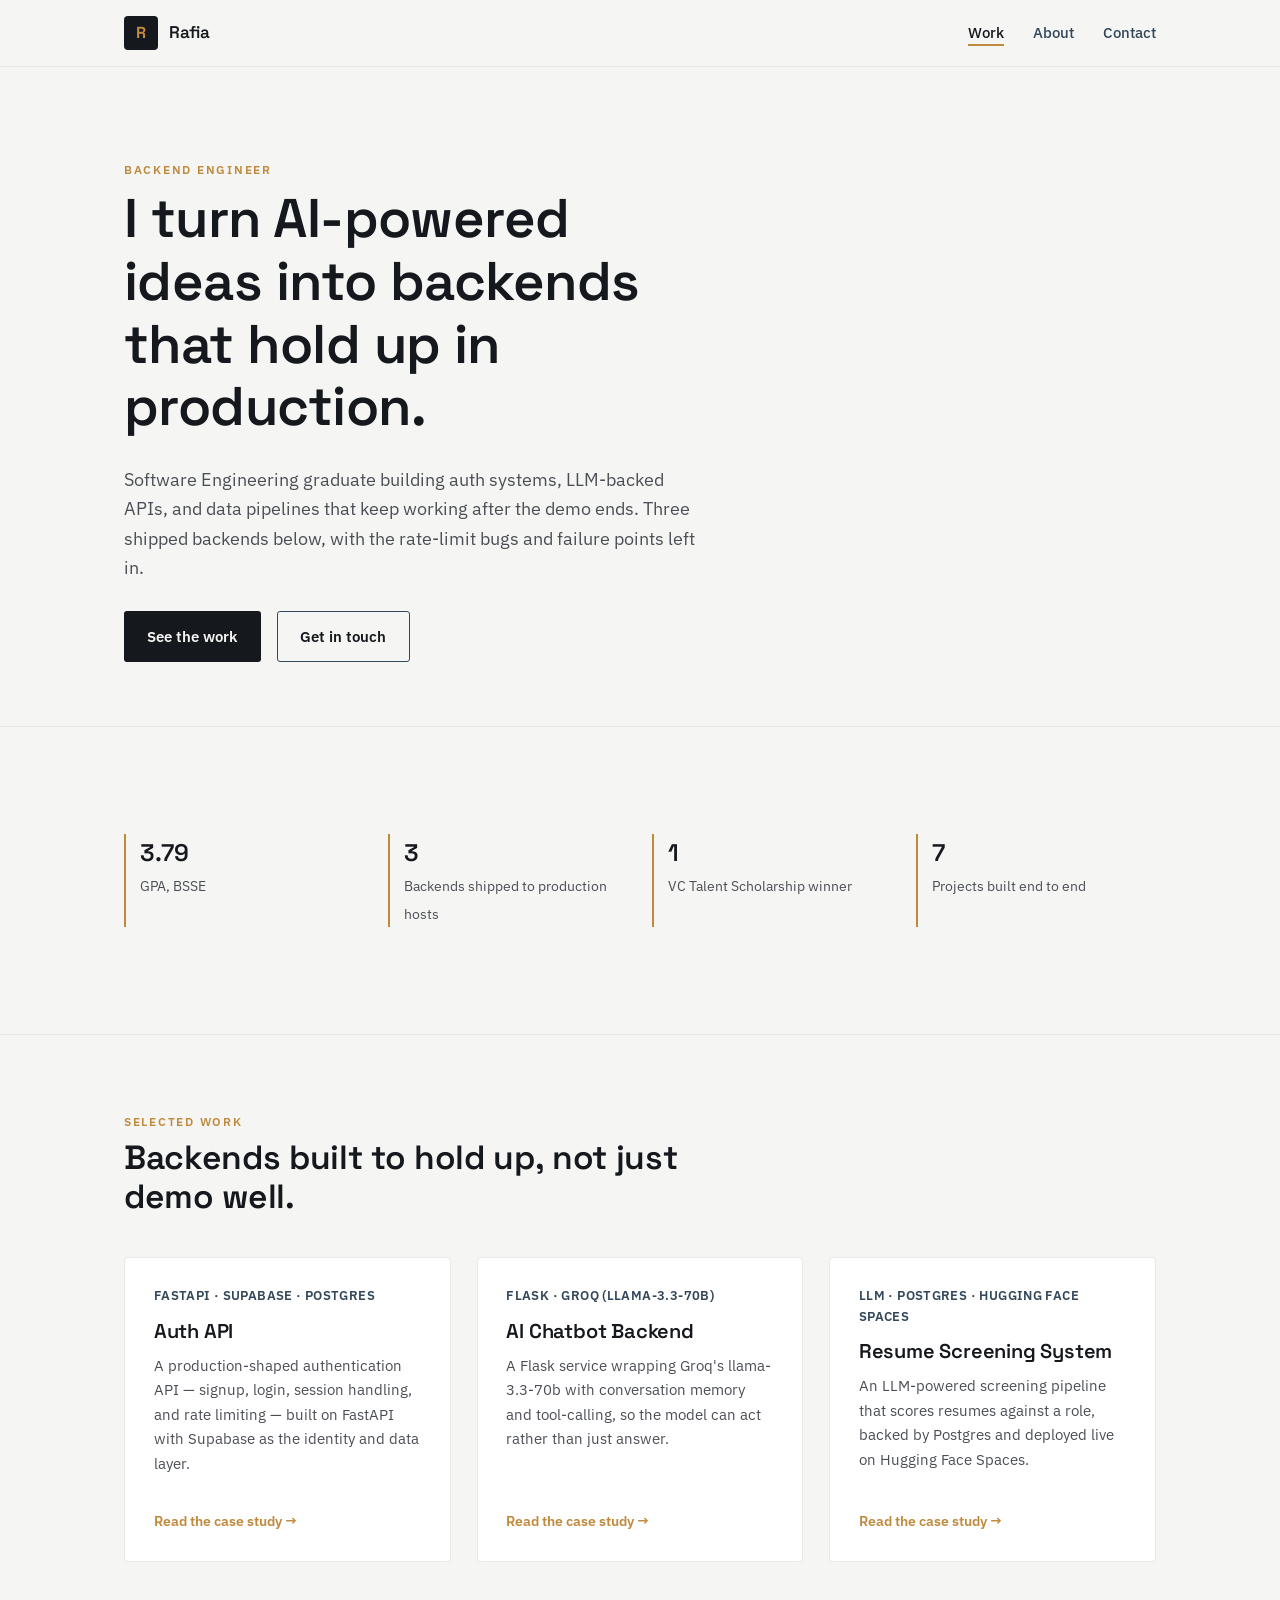
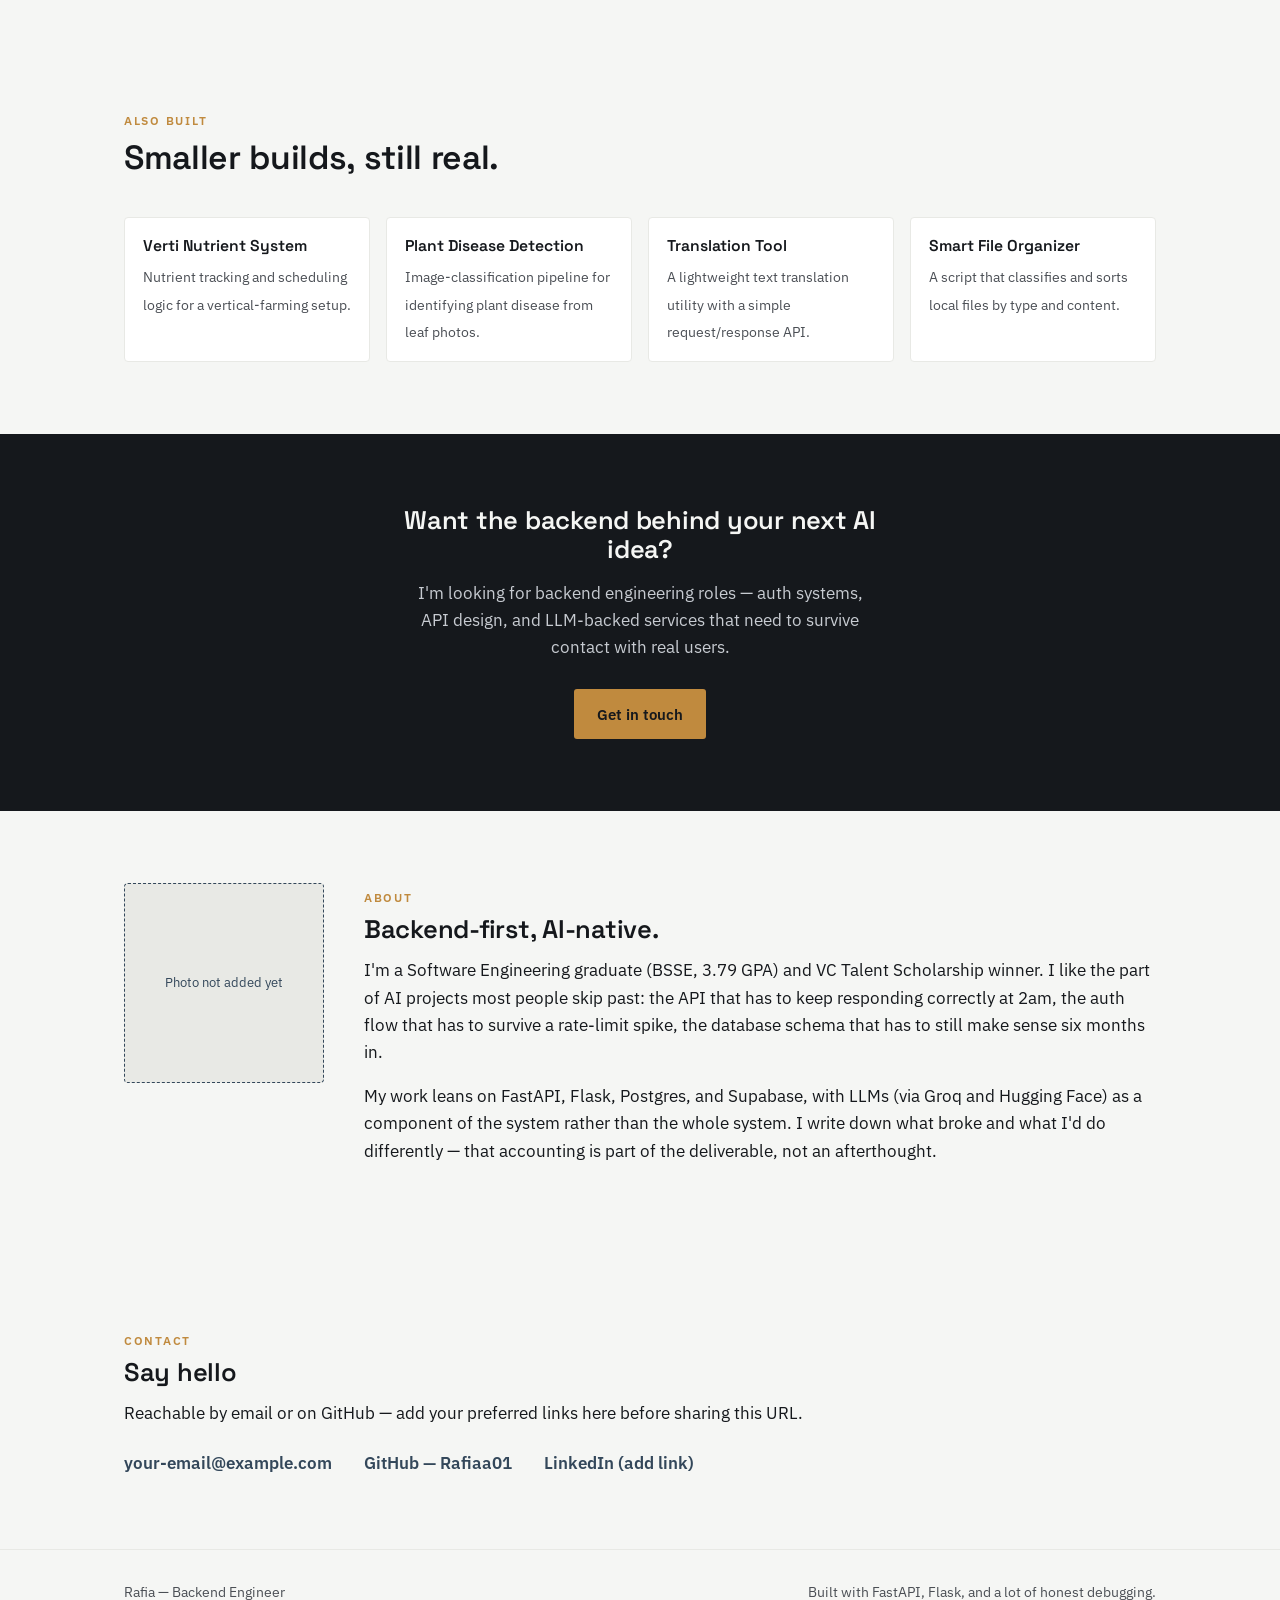
==== index.html @ 4bba633e "Add files via upload" ====
<!DOCTYPE html>
<html lang="en">
<head>
<meta charset="UTF-8">
<meta name="viewport" content="width=device-width, initial-scale=1.0">
<title>Rafia — Backend Engineer</title>
<meta name="description" content="Rafia turns AI-powered ideas into backends that hold up in production. FastAPI, Flask, Postgres, and applied LLM tooling.">
<link rel="preconnect" href="https://fonts.googleapis.com">
<link href="https://fonts.googleapis.com/css2?family=Space+Grotesk:wght@500;600;700&family=IBM+Plex+Sans:wght@400;500;600&display=swap" rel="stylesheet">
<link rel="stylesheet" href="style.css">
</head>
<body>

<header class="site-header">
  <div class="wrap">
    <a class="brand" href="index.html">
      <span class="monogram">R</span>
      Rafia
    </a>
    <nav class="primary-nav">
      <ul>
        <li><a href="index.html#work" class="current">Work</a></li>
        <li><a href="index.html#about">About</a></li>
        <li><a href="index.html#contact">Contact</a></li>
      </ul>
    </nav>
  </div>
</header>

<section class="hero">
  <div class="wrap">
    <span class="eyebrow">Backend Engineer</span>
    <h1>I turn AI-powered ideas into backends that hold up in production.</h1>
    <p class="lede">Software Engineering graduate building auth systems, LLM-backed APIs, and data pipelines that keep working after the demo ends. Three shipped backends below, with the rate-limit bugs and failure points left in.</p>
    <div class="hero-actions">
      <a class="btn btn-primary" href="index.html#work">See the work</a>
      <a class="btn btn-secondary" href="index.html#contact">Get in touch</a>
    </div>
  </div>
</section>

<section class="proof-strip">
  <div class="wrap">
    <div class="proof-item">
      <span class="num">3.79</span>
      <span class="label">GPA, BSSE</span>
    </div>
    <div class="proof-item">
      <span class="num">3</span>
      <span class="label">Backends shipped to production hosts</span>
    </div>
    <div class="proof-item">
      <span class="num">1</span>
      <span class="label">VC Talent Scholarship winner</span>
    </div>
    <div class="proof-item">
      <span class="num">7</span>
      <span class="label">Projects built end to end</span>
    </div>
  </div>
</section>

<section id="work">
  <div class="wrap">
    <div class="section-head">
      <span class="eyebrow">Selected work</span>
      <h2>Backends built to hold up, not just demo well.</h2>
    </div>

    <div class="case-grid">
      <a class="case-card" href="case-auth-api.html">
        <span class="stack">FASTAPI · SUPABASE · POSTGRES</span>
        <h3>Auth API</h3>
        <p>A production-shaped authentication API — signup, login, session handling, and rate limiting — built on FastAPI with Supabase as the identity and data layer.</p>
        <span class="open-link">Read the case study →</span>
      </a>

      <a class="case-card" href="case-chatbot.html">
        <span class="stack">FLASK · GROQ (LLAMA-3.3-70B)</span>
        <h3>AI Chatbot Backend</h3>
        <p>A Flask service wrapping Groq's llama-3.3-70b with conversation memory and tool-calling, so the model can act rather than just answer.</p>
        <span class="open-link">Read the case study →</span>
      </a>

      <a class="case-card" href="case-resume-screening.html">
        <span class="stack">LLM · POSTGRES · HUGGING FACE SPACES</span>
        <h3>Resume Screening System</h3>
        <p>An LLM-powered screening pipeline that scores resumes against a role, backed by Postgres and deployed live on Hugging Face Spaces.</p>
        <span class="open-link">Read the case study →</span>
      </a>
    </div>
  </div>
</section>

<section class="also-built">
  <div class="wrap">
    <div class="section-head">
      <span class="eyebrow">Also built</span>
      <h2>Smaller builds, still real.</h2>
    </div>
    <ul>
      <li>
        <span class="name">Verti Nutrient System</span>
        <span class="desc">Nutrient tracking and scheduling logic for a vertical-farming setup.</span>
      </li>
      <li>
        <span class="name">Plant Disease Detection</span>
        <span class="desc">Image-classification pipeline for identifying plant disease from leaf photos.</span>
      </li>
      <li>
        <span class="name">Translation Tool</span>
        <span class="desc">A lightweight text translation utility with a simple request/response API.</span>
      </li>
      <li>
        <span class="name">Smart File Organizer</span>
        <span class="desc">A script that classifies and sorts local files by type and content.</span>
      </li>
    </ul>
  </div>
</section>

<section class="cta-band">
  <div class="wrap">
    <h2>Want the backend behind your next AI idea?</h2>
    <p>I'm looking for backend engineering roles — auth systems, API design, and LLM-backed services that need to survive contact with real users.</p>
    <a class="btn btn-primary" href="index.html#contact">Get in touch</a>
  </div>
</section>

<section id="about">
  <div class="wrap about-grid">
    <div class="about-photo">
      Photo not added yet
    </div>
    <div>
      <span class="eyebrow">About</span>
      <h2>Backend-first, AI-native.</h2>
      <p>I'm a Software Engineering graduate (BSSE, 3.79 GPA) and VC Talent Scholarship winner. I like the part of AI projects most people skip past: the API that has to keep responding correctly at 2am, the auth flow that has to survive a rate-limit spike, the database schema that has to still make sense six months in.</p>
      <p>My work leans on FastAPI, Flask, Postgres, and Supabase, with LLMs (via Groq and Hugging Face) as a component of the system rather than the whole system. I write down what broke and what I'd do differently — that accounting is part of the deliverable, not an afterthought.</p>
    </div>
  </div>
</section>

<section id="contact">
  <div class="wrap">
    <span class="eyebrow">Contact</span>
    <h2>Say hello</h2>
    <p class="lede" style="margin-bottom:1.4rem;">Reachable by email or on GitHub — add your preferred links here before sharing this URL.</p>
    <ul class="contact-list">
      <li><a href="mailto:your-email@example.com">your-email@example.com</a></li>
      <li><a href="https://github.com/Rafiaa01" target="_blank" rel="noopener">GitHub — Rafiaa01</a></li>
      <li><a href="#" target="_blank" rel="noopener">LinkedIn (add link)</a></li>
    </ul>
  </div>
</section>

<footer class="site-footer">
  <div class="wrap">
    <span>Rafia — Backend Engineer</span>
    <span>Built with FastAPI, Flask, and a lot of honest debugging.</span>
  </div>
</footer>

</body>
</html>
---- style.css ----
/* =========================================================
   Rafia — Portfolio stylesheet
   Brand kit: Space Grotesk (headings), IBM Plex Sans (body)
   Colors: Ink #15181C / Paper #F5F6F4 / Slate #33475A / Brass #C08A3E
   Mood: "unshowy precision" — quiet, technical, no decoration
   for decoration's sake.
   ========================================================= */

:root {
  --ink: #15181C;
  --paper: #F5F6F4;
  --slate: #33475A;
  --brass: #C08A3E;
  --paper-dim: #E8E9E5; /* derived: slightly darker paper for cards/dividers */
  --ink-soft: #4B4F55;  /* derived: ink at reduced contrast, for secondary text */

  --font-head: "Space Grotesk", sans-serif;
  --font-body: "IBM Plex Sans", sans-serif;

  --maxw: 1080px;
  --gap: clamp(1.5rem, 3vw, 3rem);
}

* { box-sizing: border-box; }

html {
  scroll-behavior: smooth;
}

body {
  margin: 0;
  background: var(--paper);
  color: var(--ink);
  font-family: var(--font-body);
  font-size: 17px;
  line-height: 1.6;
  -webkit-font-smoothing: antialiased;
}

img { max-width: 100%; display: block; }

a { color: inherit; }

.wrap {
  max-width: var(--maxw);
  margin: 0 auto;
  padding: 0 1.5rem;
}

h1, h2, h3, h4 {
  font-family: var(--font-head);
  font-weight: 600;
  line-height: 1.15;
  margin: 0 0 0.5em;
  letter-spacing: -0.01em;
}

p { margin: 0 0 1em; }

.eyebrow {
  font-family: var(--font-body);
  font-size: 0.78rem;
  font-weight: 600;
  letter-spacing: 0.14em;
  text-transform: uppercase;
  color: var(--brass);
  margin-bottom: 0.6em;
  display: inline-block;
}

/* ---------- Header / nav ---------- */

.site-header {
  position: sticky;
  top: 0;
  z-index: 20;
  background: rgba(245, 246, 244, 0.92);
  backdrop-filter: blur(6px);
  border-bottom: 1px solid var(--paper-dim);
}

.site-header .wrap {
  display: flex;
  align-items: center;
  justify-content: space-between;
  padding-top: 1rem;
  padding-bottom: 1rem;
}

.monogram {
  width: 34px;
  height: 34px;
  border-radius: 4px;
  background: var(--ink);
  color: var(--brass);
  display: flex;
  align-items: center;
  justify-content: center;
  font-family: var(--font-head);
  font-weight: 700;
  font-size: 1rem;
  flex-shrink: 0;
}

.brand {
  display: flex;
  align-items: center;
  gap: 0.7rem;
  text-decoration: none;
  font-family: var(--font-head);
  font-weight: 600;
  color: var(--ink);
}

nav.primary-nav ul {
  list-style: none;
  display: flex;
  gap: 1.8rem;
  margin: 0;
  padding: 0;
}

nav.primary-nav a {
  text-decoration: none;
  font-size: 0.95rem;
  font-weight: 500;
  color: var(--slate);
  border-bottom: 2px solid transparent;
  padding-bottom: 2px;
  transition: border-color 0.15s ease, color 0.15s ease;
}

nav.primary-nav a:hover,
nav.primary-nav a:focus-visible {
  color: var(--ink);
  border-color: var(--brass);
}

nav.primary-nav a.current {
  color: var(--ink);
  border-color: var(--brass);
}

/* ---------- Hero ---------- */

.hero {
  padding: 5.5rem 0 4rem;
  border-bottom: 1px solid var(--paper-dim);
}

.hero h1 {
  font-size: clamp(2.1rem, 4.6vw, 3.4rem);
  max-width: 15ch;
}

.hero .lede {
  font-size: 1.15rem;
  color: var(--ink-soft);
  max-width: 52ch;
  margin-bottom: 1.8rem;
}

.hero-actions {
  display: flex;
  gap: 1rem;
  flex-wrap: wrap;
}

.btn {
  display: inline-block;
  font-family: var(--font-body);
  font-weight: 600;
  font-size: 0.95rem;
  padding: 0.75rem 1.4rem;
  border-radius: 3px;
  text-decoration: none;
  border: 1px solid transparent;
  transition: transform 0.12s ease, background 0.15s ease, border-color 0.15s ease;
}

.btn:hover { transform: translateY(-1px); }

.btn-primary {
  background: var(--ink);
  color: var(--paper);
}
.btn-primary:hover { background: var(--brass); }

.btn-secondary {
  background: transparent;
  color: var(--ink);
  border-color: var(--slate);
}
.btn-secondary:hover { border-color: var(--brass); color: var(--brass); }

/* ---------- Proof strip ---------- */

.proof-strip {
  border-bottom: 1px solid var(--paper-dim);
  background: var(--paper);
}

.proof-strip .wrap {
  display: grid;
  grid-template-columns: repeat(auto-fit, minmax(180px, 1fr));
  gap: 1.5rem;
  padding-top: 2.2rem;
  padding-bottom: 2.2rem;
}

.proof-item {
  border-left: 2px solid var(--brass);
  padding-left: 0.9rem;
}

.proof-item .num {
  font-family: var(--font-head);
  font-size: 1.5rem;
  font-weight: 600;
  display: block;
}

.proof-item .label {
  font-size: 0.85rem;
  color: var(--ink-soft);
}

/* ---------- Section scaffolding ---------- */

section { padding: 4.5rem 0; }

.section-head {
  max-width: 60ch;
  margin-bottom: 2.5rem;
}

.section-head h2 {
  font-size: clamp(1.6rem, 3vw, 2.1rem);
}

/* ---------- Work cases ---------- */

.case-grid {
  display: grid;
  gap: 1.6rem;
  grid-template-columns: repeat(auto-fit, minmax(300px, 1fr));
}

.case-card {
  background: #fff;
  border: 1px solid var(--paper-dim);
  border-radius: 4px;
  padding: 1.8rem;
  text-decoration: none;
  color: var(--ink);
  display: flex;
  flex-direction: column;
  transition: border-color 0.15s ease, transform 0.15s ease;
}

.case-card:hover,
.case-card:focus-visible {
  border-color: var(--brass);
  transform: translateY(-2px);
}

.case-card .stack {
  font-size: 0.8rem;
  color: var(--slate);
  font-weight: 600;
  letter-spacing: 0.03em;
  margin-bottom: 0.8rem;
}

.case-card h3 {
  font-size: 1.25rem;
  margin-bottom: 0.5em;
}

.case-card p {
  color: var(--ink-soft);
  font-size: 0.96rem;
  flex-grow: 1;
}

.case-card .open-link {
  margin-top: 1.2rem;
  font-size: 0.88rem;
  font-weight: 600;
  color: var(--brass);
}

/* ---------- Also built strip ---------- */

.also-built ul {
  list-style: none;
  margin: 0;
  padding: 0;
  display: grid;
  grid-template-columns: repeat(auto-fit, minmax(220px, 1fr));
  gap: 1rem;
}

.also-built li {
  border: 1px solid var(--paper-dim);
  border-radius: 4px;
  padding: 1rem 1.1rem;
  background: #fff;
}

.also-built .name {
  font-family: var(--font-head);
  font-weight: 600;
  font-size: 0.98rem;
  display: block;
  margin-bottom: 0.25em;
}

.also-built .desc {
  font-size: 0.85rem;
  color: var(--ink-soft);
}

/* ---------- CTA band ---------- */

.cta-band {
  background: var(--ink);
  color: var(--paper);
  text-align: center;
}

.cta-band h2 {
  color: var(--paper);
  max-width: 30ch;
  margin: 0 auto 0.6em;
}

.cta-band p {
  color: #C7CBD1;
  max-width: 46ch;
  margin: 0 auto 1.6em;
}

.cta-band .btn-primary {
  background: var(--brass);
  color: var(--ink);
}
.cta-band .btn-primary:hover { background: #d4a05c; }

/* ---------- About ---------- */

.about-grid {
  display: grid;
  grid-template-columns: 200px 1fr;
  gap: 2.5rem;
  align-items: start;
}

.about-photo {
  width: 200px;
  height: 200px;
  border-radius: 4px;
  background: var(--paper-dim);
  display: flex;
  align-items: center;
  justify-content: center;
  color: var(--slate);
  font-size: 0.8rem;
  text-align: center;
  padding: 1rem;
  border: 1px dashed var(--slate);
}

.about-photo img {
  width: 100%;
  height: 100%;
  object-fit: cover;
  border-radius: 4px;
}

@media (max-width: 640px) {
  .about-grid { grid-template-columns: 1fr; }
  .about-photo { width: 140px; height: 140px; }
}

/* ---------- Contact ---------- */

.contact-list {
  list-style: none;
  padding: 0;
  margin: 0;
  display: flex;
  flex-wrap: wrap;
  gap: 1.2rem 2rem;
}

.contact-list a {
  text-decoration: none;
  font-weight: 600;
  color: var(--slate);
  border-bottom: 1px solid transparent;
}
.contact-list a:hover { color: var(--brass); border-color: var(--brass); }

/* ---------- Footer ---------- */

footer.site-footer {
  border-top: 1px solid var(--paper-dim);
  padding: 2rem 0;
}

footer.site-footer .wrap {
  display: flex;
  justify-content: space-between;
  flex-wrap: wrap;
  gap: 1rem;
  font-size: 0.85rem;
  color: var(--ink-soft);
}

/* ---------- Case study page ---------- */

.case-hero {
  padding: 3.5rem 0 3rem;
  border-bottom: 1px solid var(--paper-dim);
}

.case-hero .stack {
  font-size: 0.85rem;
  color: var(--slate);
  font-weight: 600;
  letter-spacing: 0.03em;
  margin-bottom: 0.6rem;
}

.case-hero h1 {
  font-size: clamp(1.9rem, 4vw, 2.8rem);
  max-width: 18ch;
}

.case-hero .lede {
  color: var(--ink-soft);
  max-width: 60ch;
  font-size: 1.05rem;
}

.case-links {
  display: flex;
  gap: 0.9rem;
  flex-wrap: wrap;
  margin-top: 1.4rem;
}

.case-body {
  max-width: 68ch;
}

.case-body h2 {
  font-size: 1.3rem;
  margin-top: 2.2em;
}

.case-body ul, .case-body ol {
  padding-left: 1.2em;
}

.case-body li { margin-bottom: 0.4em; }

.honest-box {
  background: #fff;
  border-left: 3px solid var(--brass);
  padding: 1.2rem 1.4rem;
  margin: 1.6em 0;
  border-radius: 0 4px 4px 0;
}

.honest-box .eyebrow { margin-bottom: 0.4em; }

.back-link {
  display: inline-block;
  margin-top: 2.5rem;
  font-size: 0.9rem;
  font-weight: 600;
  color: var(--slate);
  text-decoration: none;
}
.back-link:hover { color: var(--brass); }

/* ---------- Focus visibility ---------- */

a:focus-visible, button:focus-visible {
  outline: 2px solid var(--brass);
  outline-offset: 2px;
}

/* ---------- Reduced motion ---------- */

@media (prefers-reduced-motion: reduce) {
  html { scroll-behavior: auto; }
  .btn, .case-card { transition: none; }
}
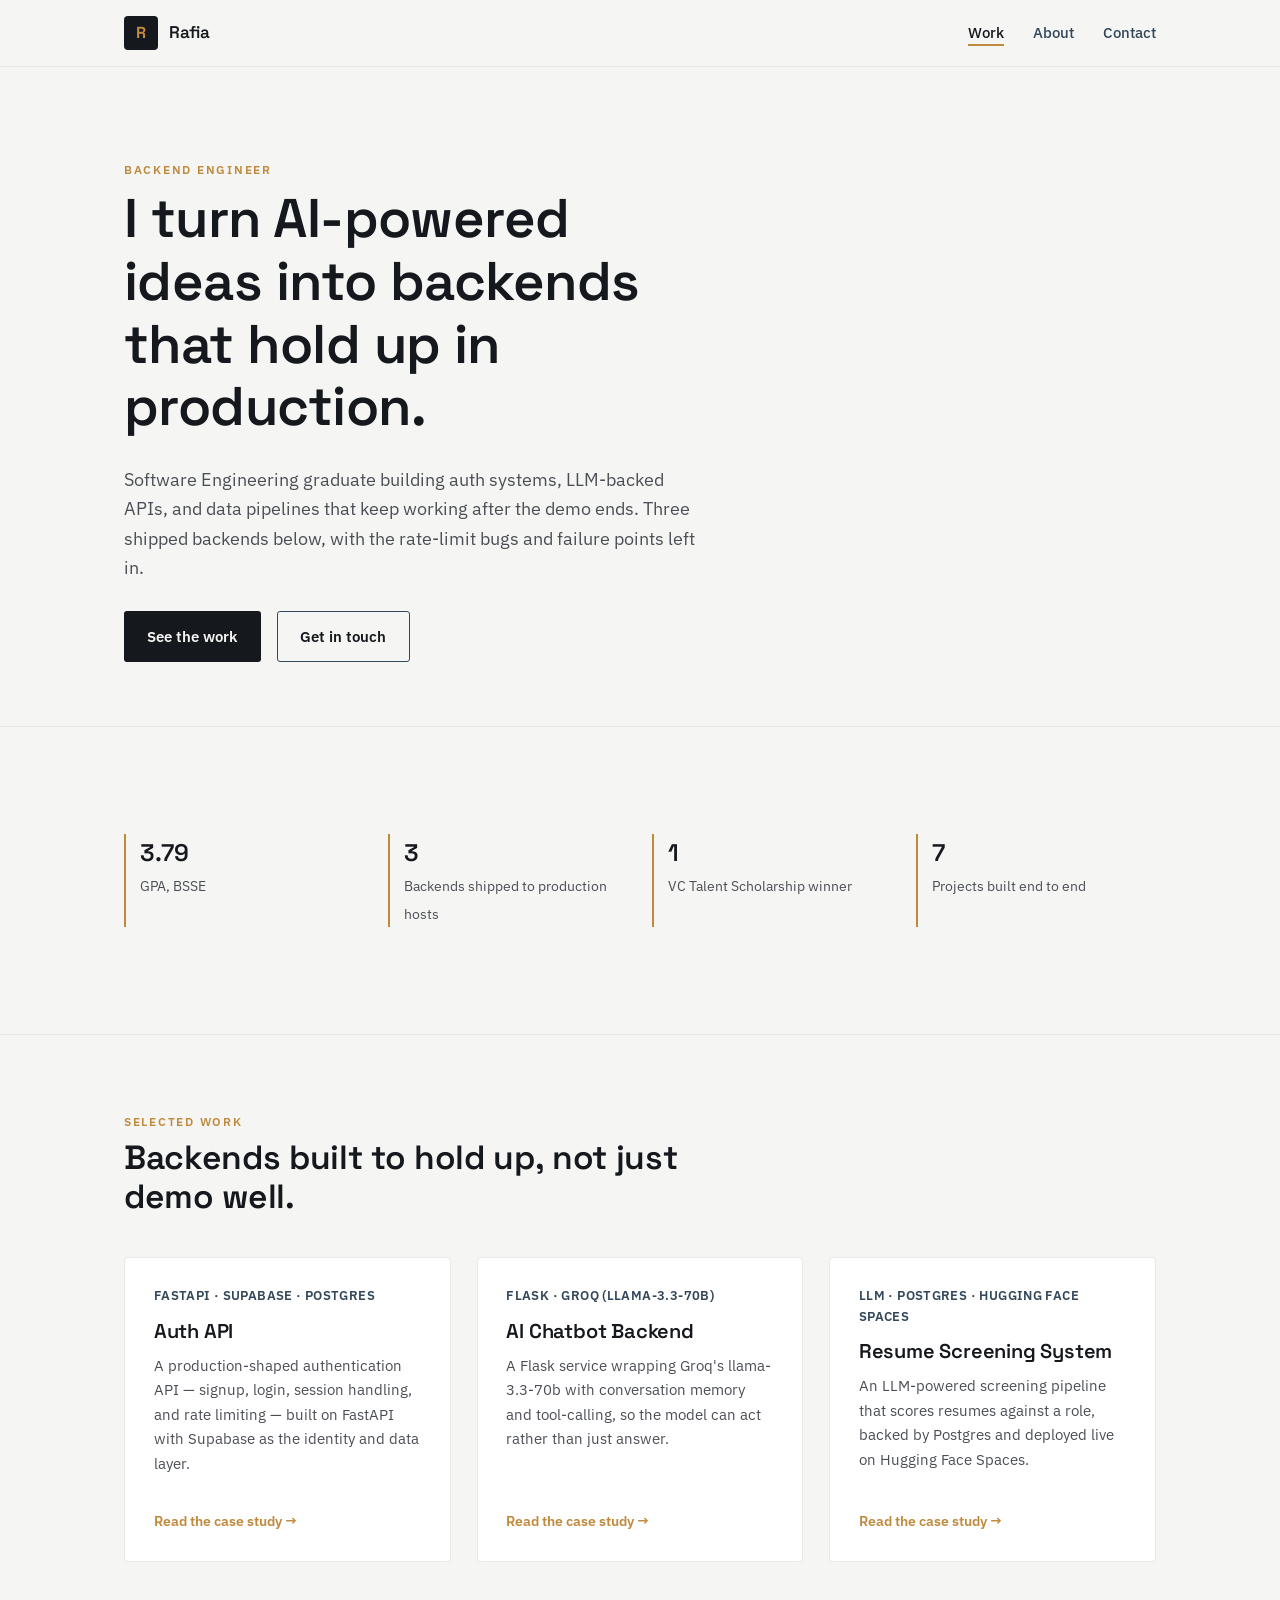
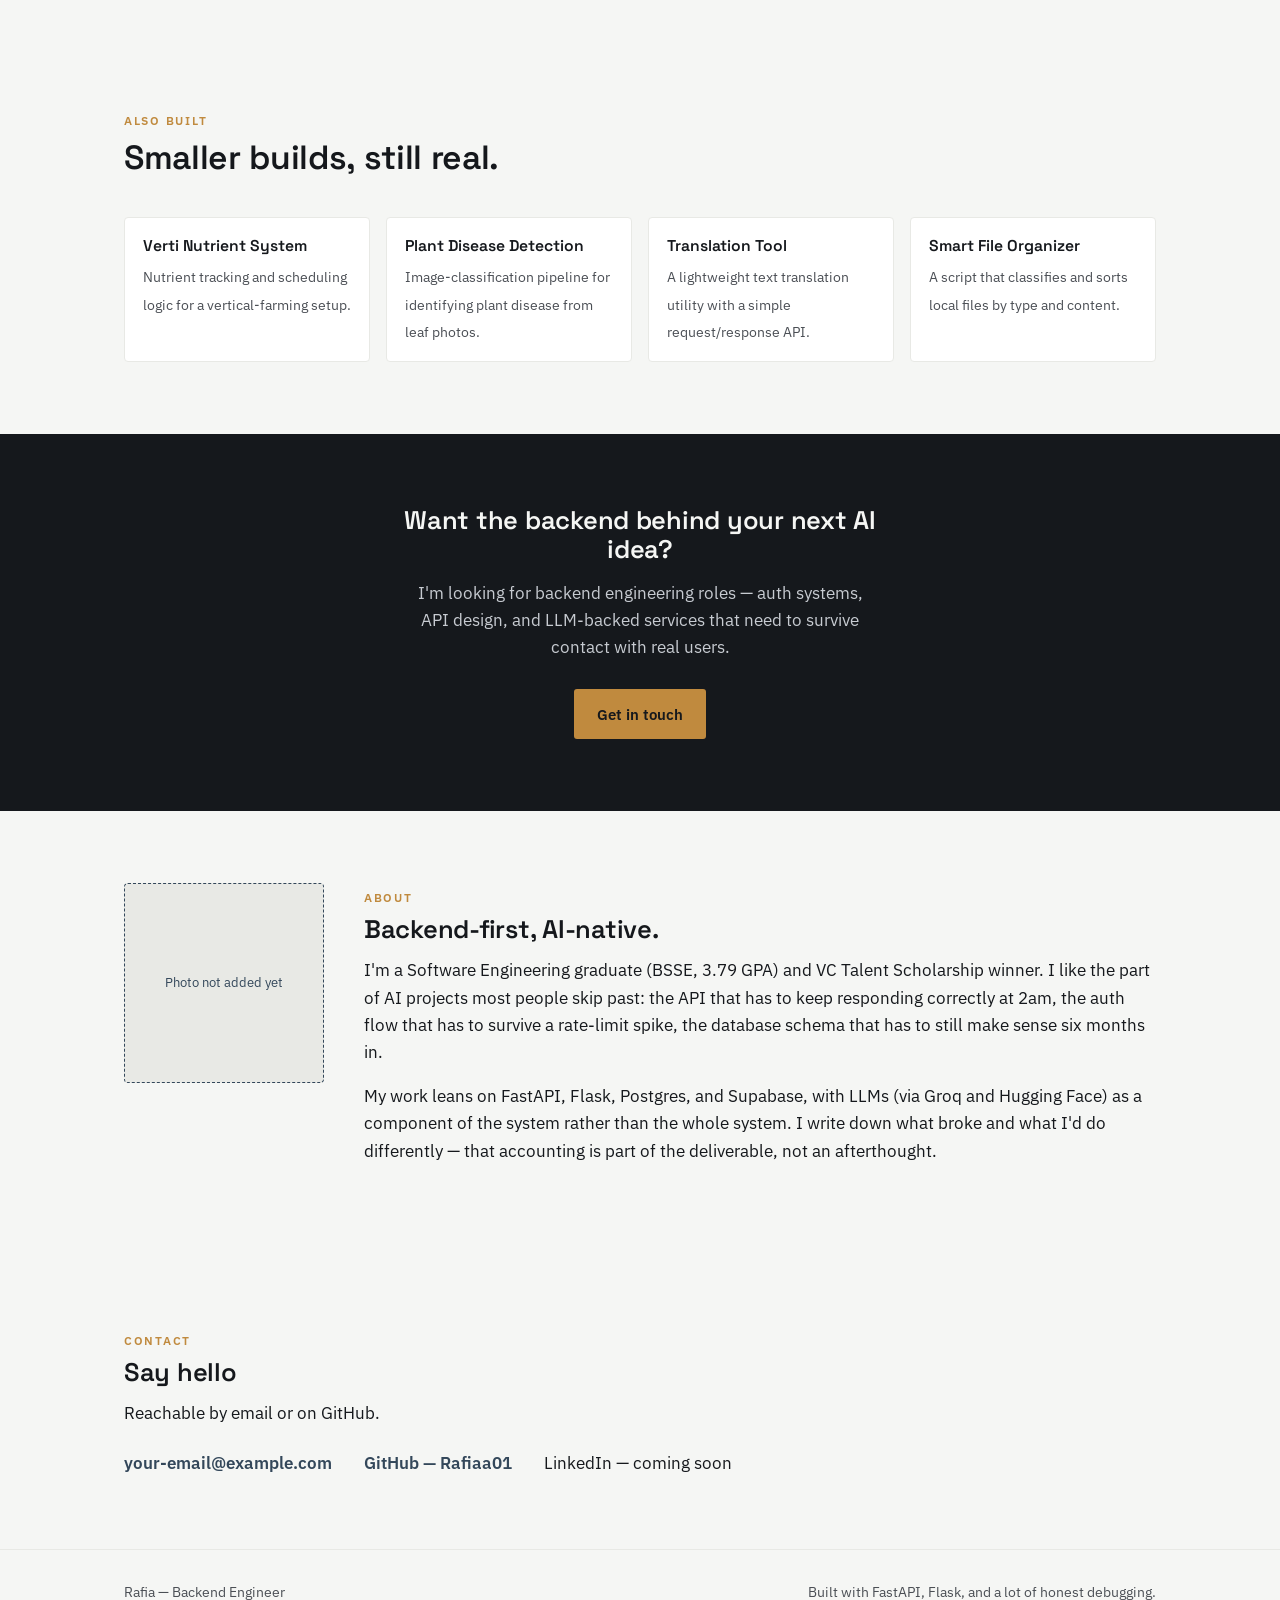
==== commit 116130a7: "Simplify contact section and update LinkedIn status Updated contact section to simplify email and Gi" ====
--- a/index.html
+++ b/index.html
@@ -3,8 +3,30 @@
 <head>
 <meta charset="UTF-8">
 <meta name="viewport" content="width=device-width, initial-scale=1.0">
+
 <title>Rafia — Backend Engineer</title>
 <meta name="description" content="Rafia turns AI-powered ideas into backends that hold up in production. FastAPI, Flask, Postgres, and applied LLM tooling.">
+<link rel="canonical" href="https://rafiaa01.github.io/emptypagelive/">
+
+<!-- Favicon -->
+<link rel="icon" type="image/svg+xml" href="favicon.svg">
+
+<!-- Open Graph / social share preview -->
+<meta property="og:type" content="website">
+<meta property="og:site_name" content="Rafia — Backend Engineer">
+<meta property="og:url" content="https://rafiaa01.github.io/emptypagelive/">
+<meta property="og:title" content="Rafia — Backend Engineer">
+<meta property="og:description" content="I turn AI-powered ideas into backends that hold up in production. FastAPI, Flask, Postgres, and applied LLM tooling.">
+<meta property="og:image" content="https://rafiaa01.github.io/emptypagelive/share-preview.png">
+<meta property="og:image:width" content="1200">
+<meta property="og:image:height" content="630">
+
+<!-- Twitter Card -->
+<meta name="twitter:card" content="summary_large_image">
+<meta name="twitter:title" content="Rafia — Backend Engineer">
+<meta name="twitter:description" content="I turn AI-powered ideas into backends that hold up in production. FastAPI, Flask, Postgres, and applied LLM tooling.">
+<meta name="twitter:image" content="https://rafiaa01.github.io/emptypagelive/share-preview.png">
+
 <link rel="preconnect" href="https://fonts.googleapis.com">
 <link href="https://fonts.googleapis.com/css2?family=Space+Grotesk:wght@500;600;700&family=IBM+Plex+Sans:wght@400;500;600&display=swap" rel="stylesheet">
 <link rel="stylesheet" href="style.css">
@@ -145,11 +167,11 @@
   <div class="wrap">
     <span class="eyebrow">Contact</span>
     <h2>Say hello</h2>
-    <p class="lede" style="margin-bottom:1.4rem;">Reachable by email or on GitHub — add your preferred links here before sharing this URL.</p>
+    <p class="lede" style="margin-bottom:1.4rem;">Reachable by email or on GitHub.</p>
     <ul class="contact-list">
       <li><a href="mailto:your-email@example.com">your-email@example.com</a></li>
       <li><a href="https://github.com/Rafiaa01" target="_blank" rel="noopener">GitHub — Rafiaa01</a></li>
-      <li><a href="#" target="_blank" rel="noopener">LinkedIn (add link)</a></li>
+      <li><span class="link-pending">LinkedIn — coming soon</span></li>
     </ul>
   </div>
 </section>
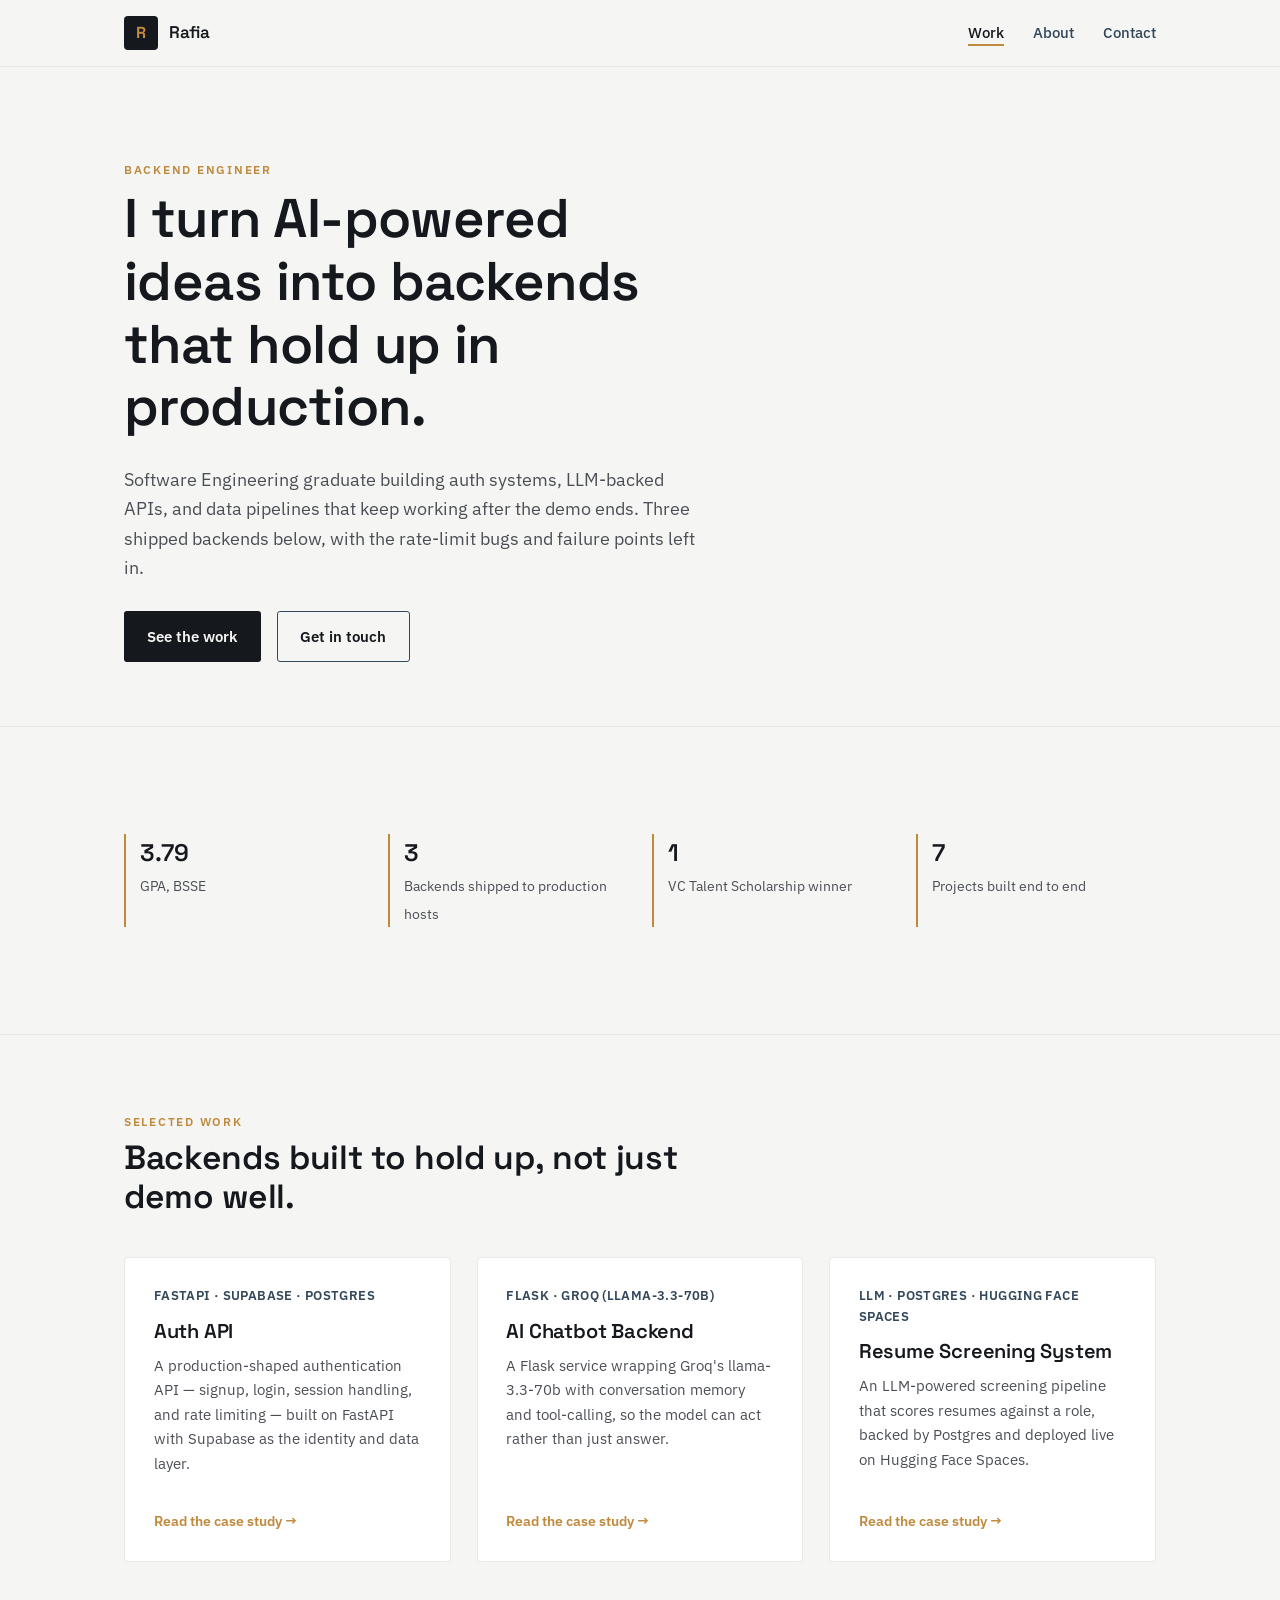
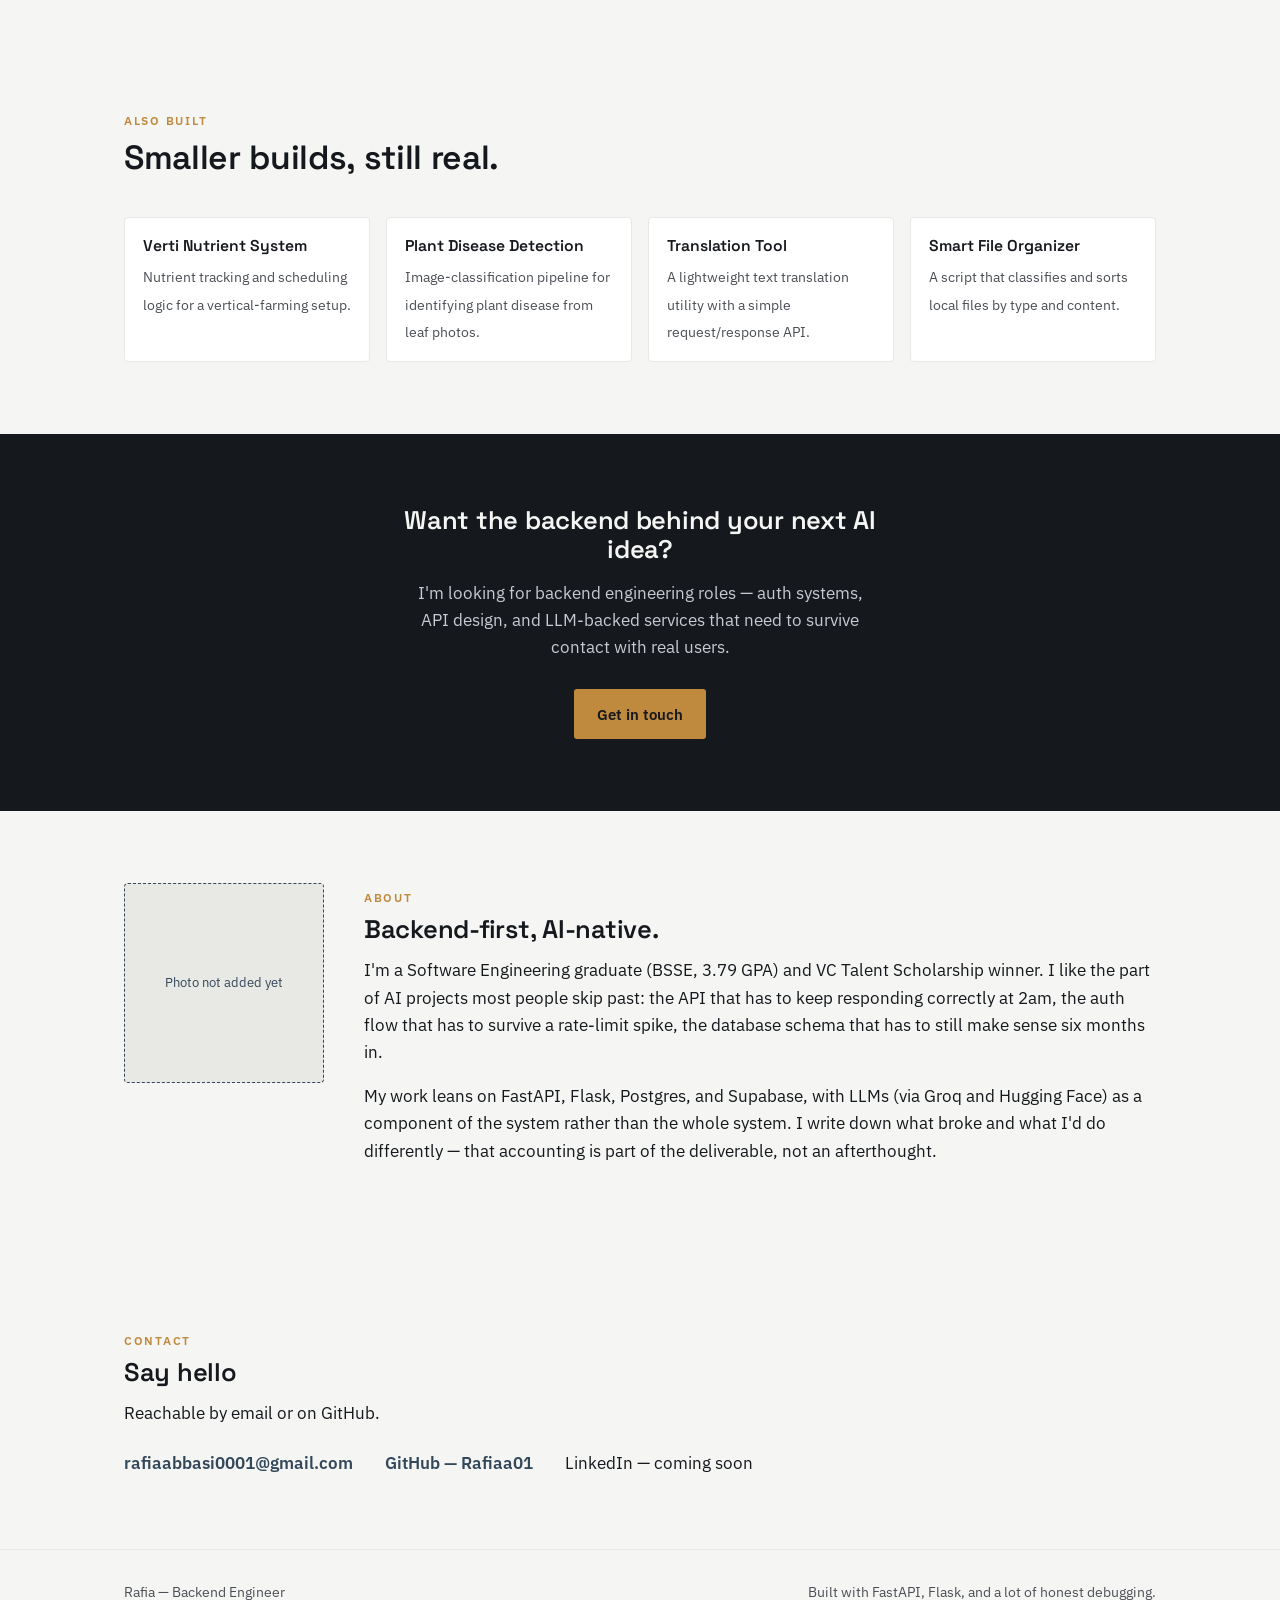
==== commit 96e907bb: "Update email address in contact set" ====
--- a/index.html
+++ b/index.html
@@ -169,7 +169,7 @@
     <h2>Say hello</h2>
     <p class="lede" style="margin-bottom:1.4rem;">Reachable by email or on GitHub.</p>
     <ul class="contact-list">
-      <li><a href="mailto:your-email@example.com">your-email@example.com</a></li>
+      <li><a href="mailto:your-email@example.com">rafiaabbasi0001@gmail.com</a></li>
       <li><a href="https://github.com/Rafiaa01" target="_blank" rel="noopener">GitHub — Rafiaa01</a></li>
       <li><span class="link-pending">LinkedIn — coming soon</span></li>
     </ul>
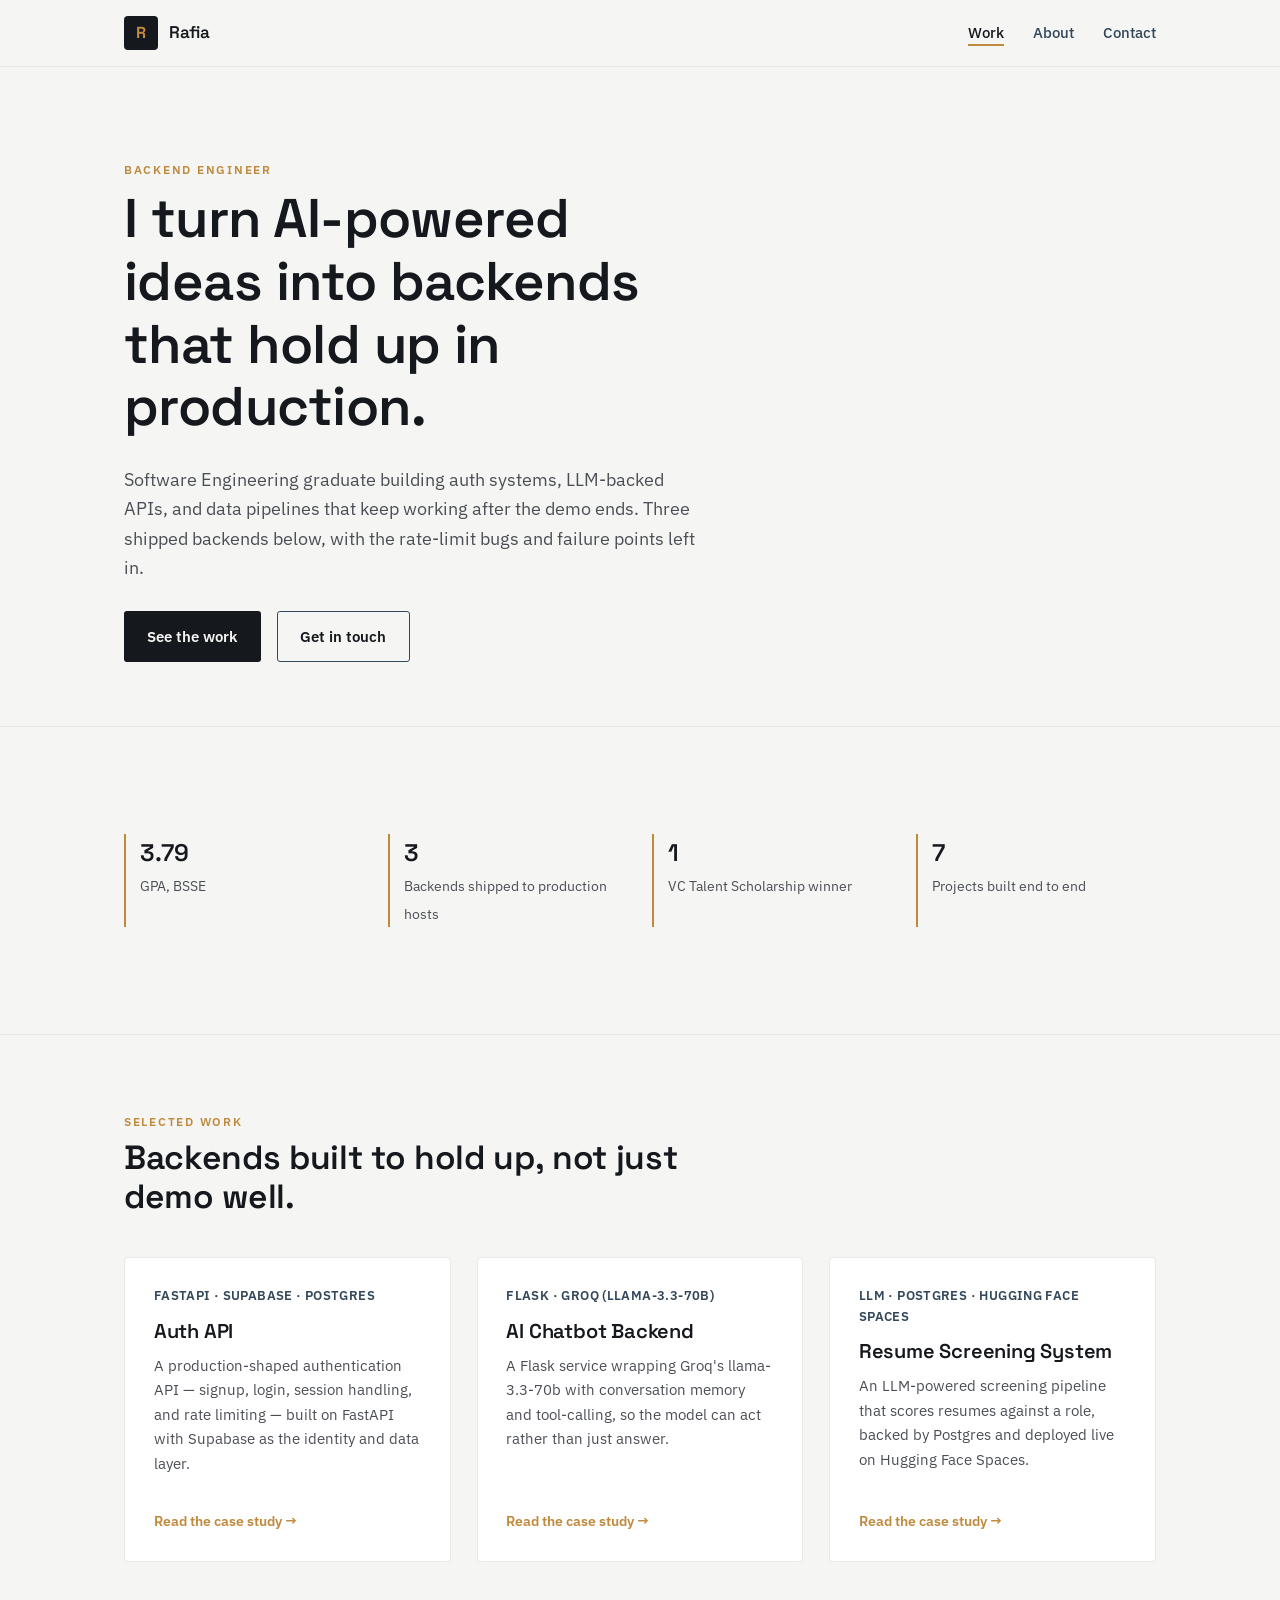
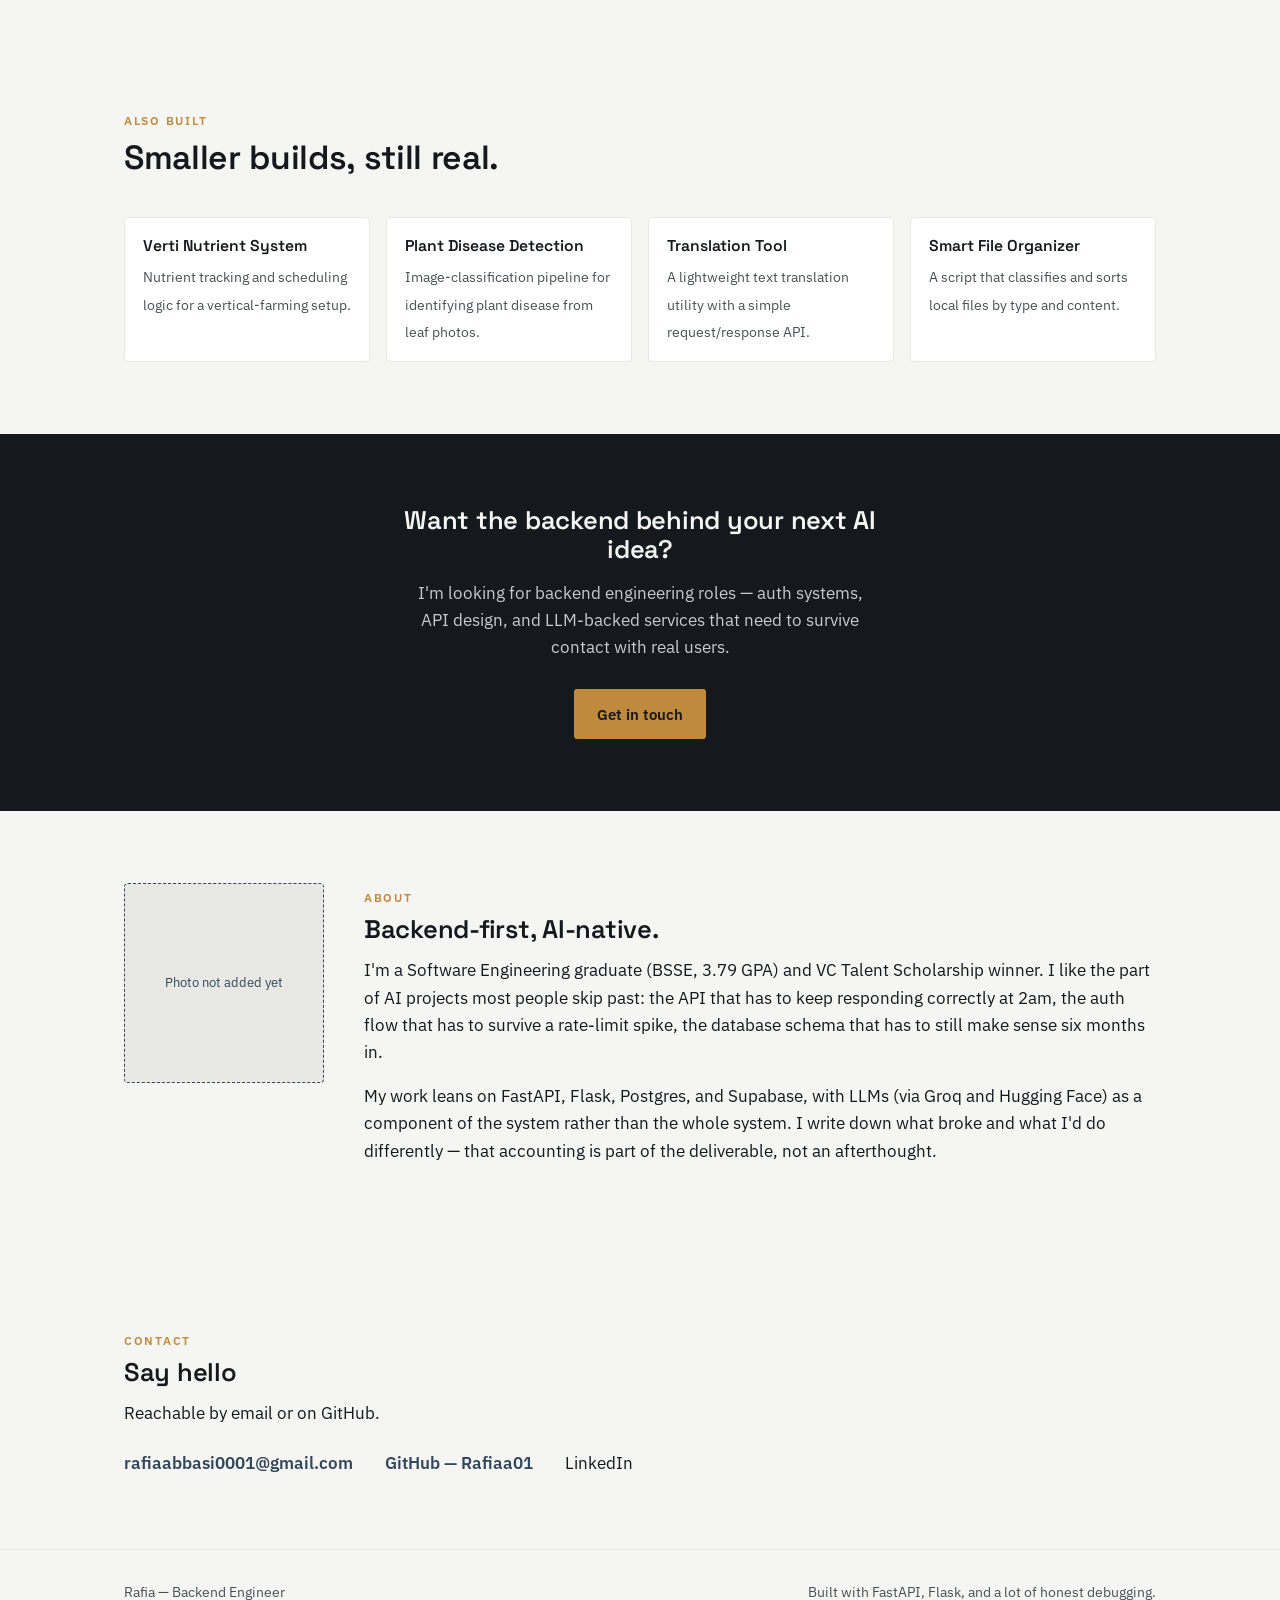
==== commit 9c5e8712: "linkedin" ====
--- a/index.html
+++ b/index.html
@@ -171,7 +171,7 @@
     <ul class="contact-list">
       <li><a href="mailto:your-email@example.com">rafiaabbasi0001@gmail.com</a></li>
       <li><a href="https://github.com/Rafiaa01" target="_blank" rel="noopener">GitHub — Rafiaa01</a></li>
-      <li><span class="link-pending">LinkedIn — coming soon</span></li>
+      <li><span class="https://www.linkedin.com/in/rafia-jahangir-abbasi/">LinkedIn</span></li>
     </ul>
   </div>
 </section>
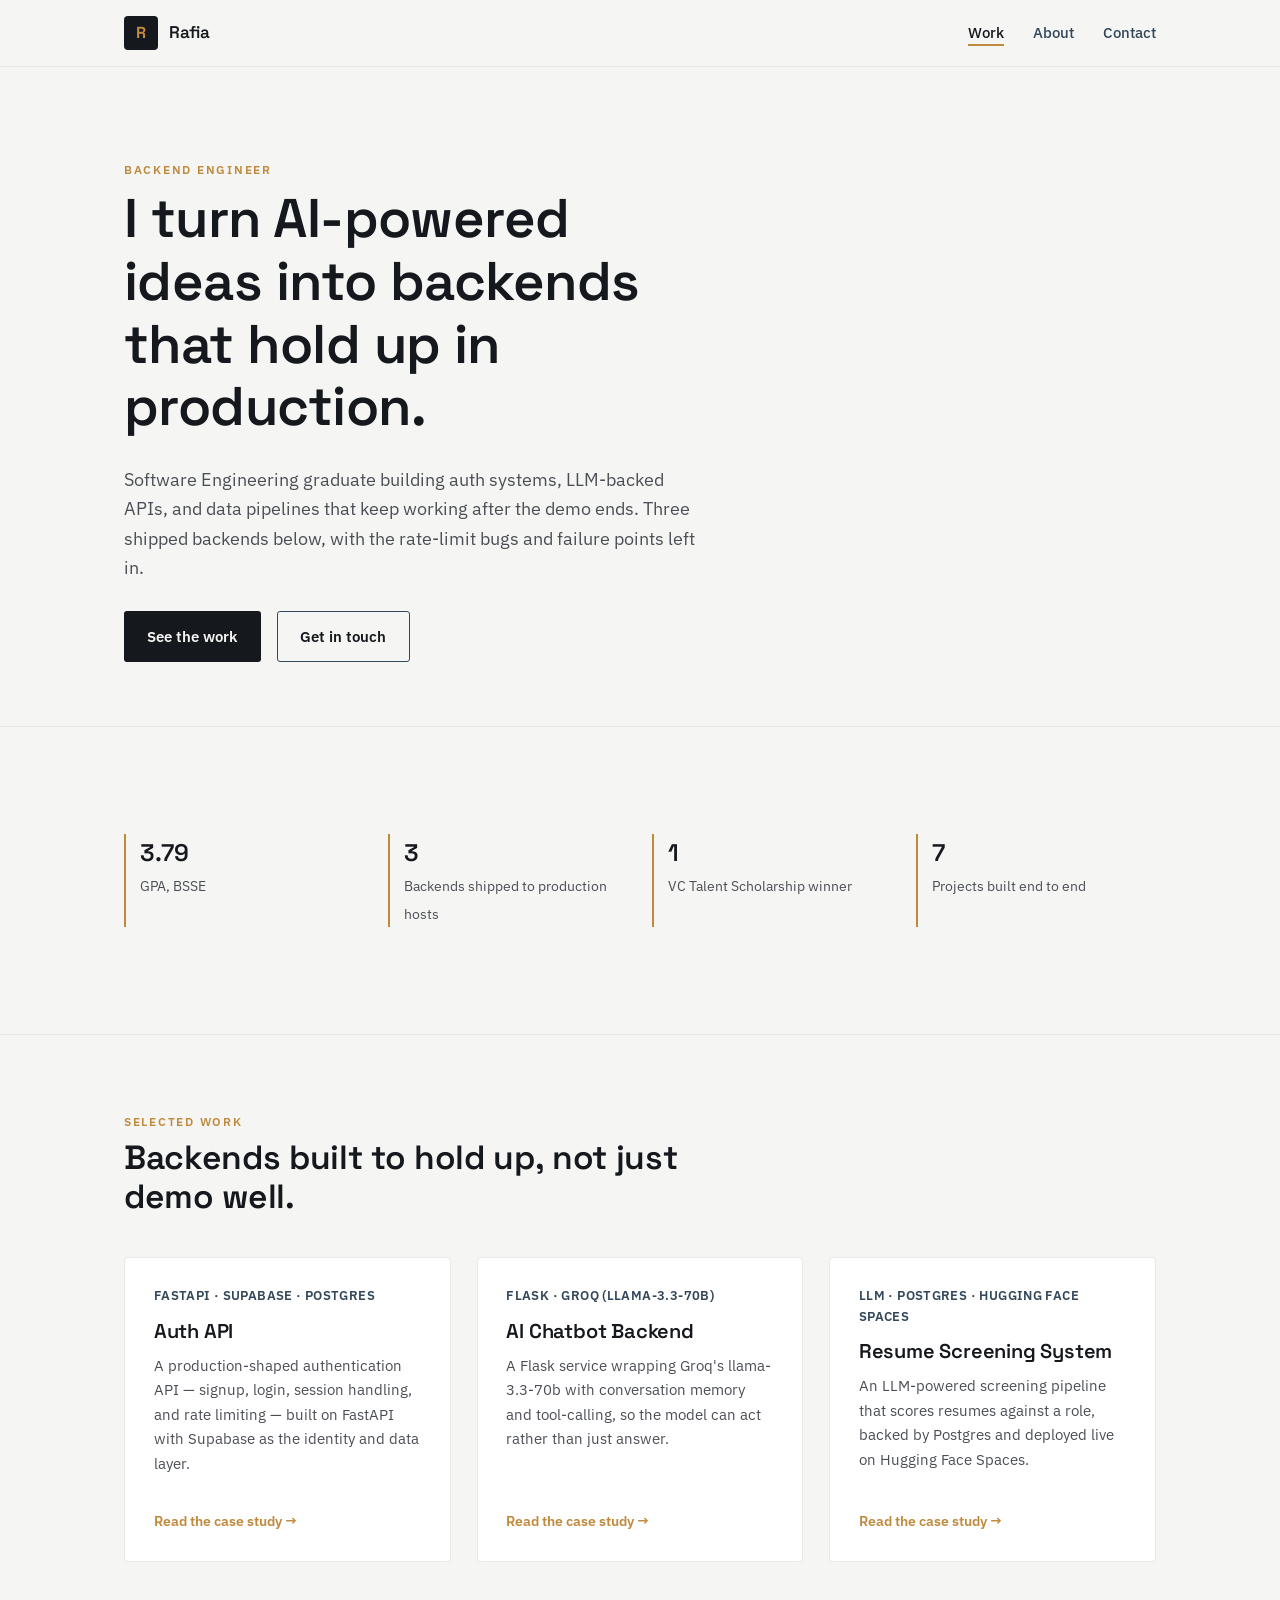
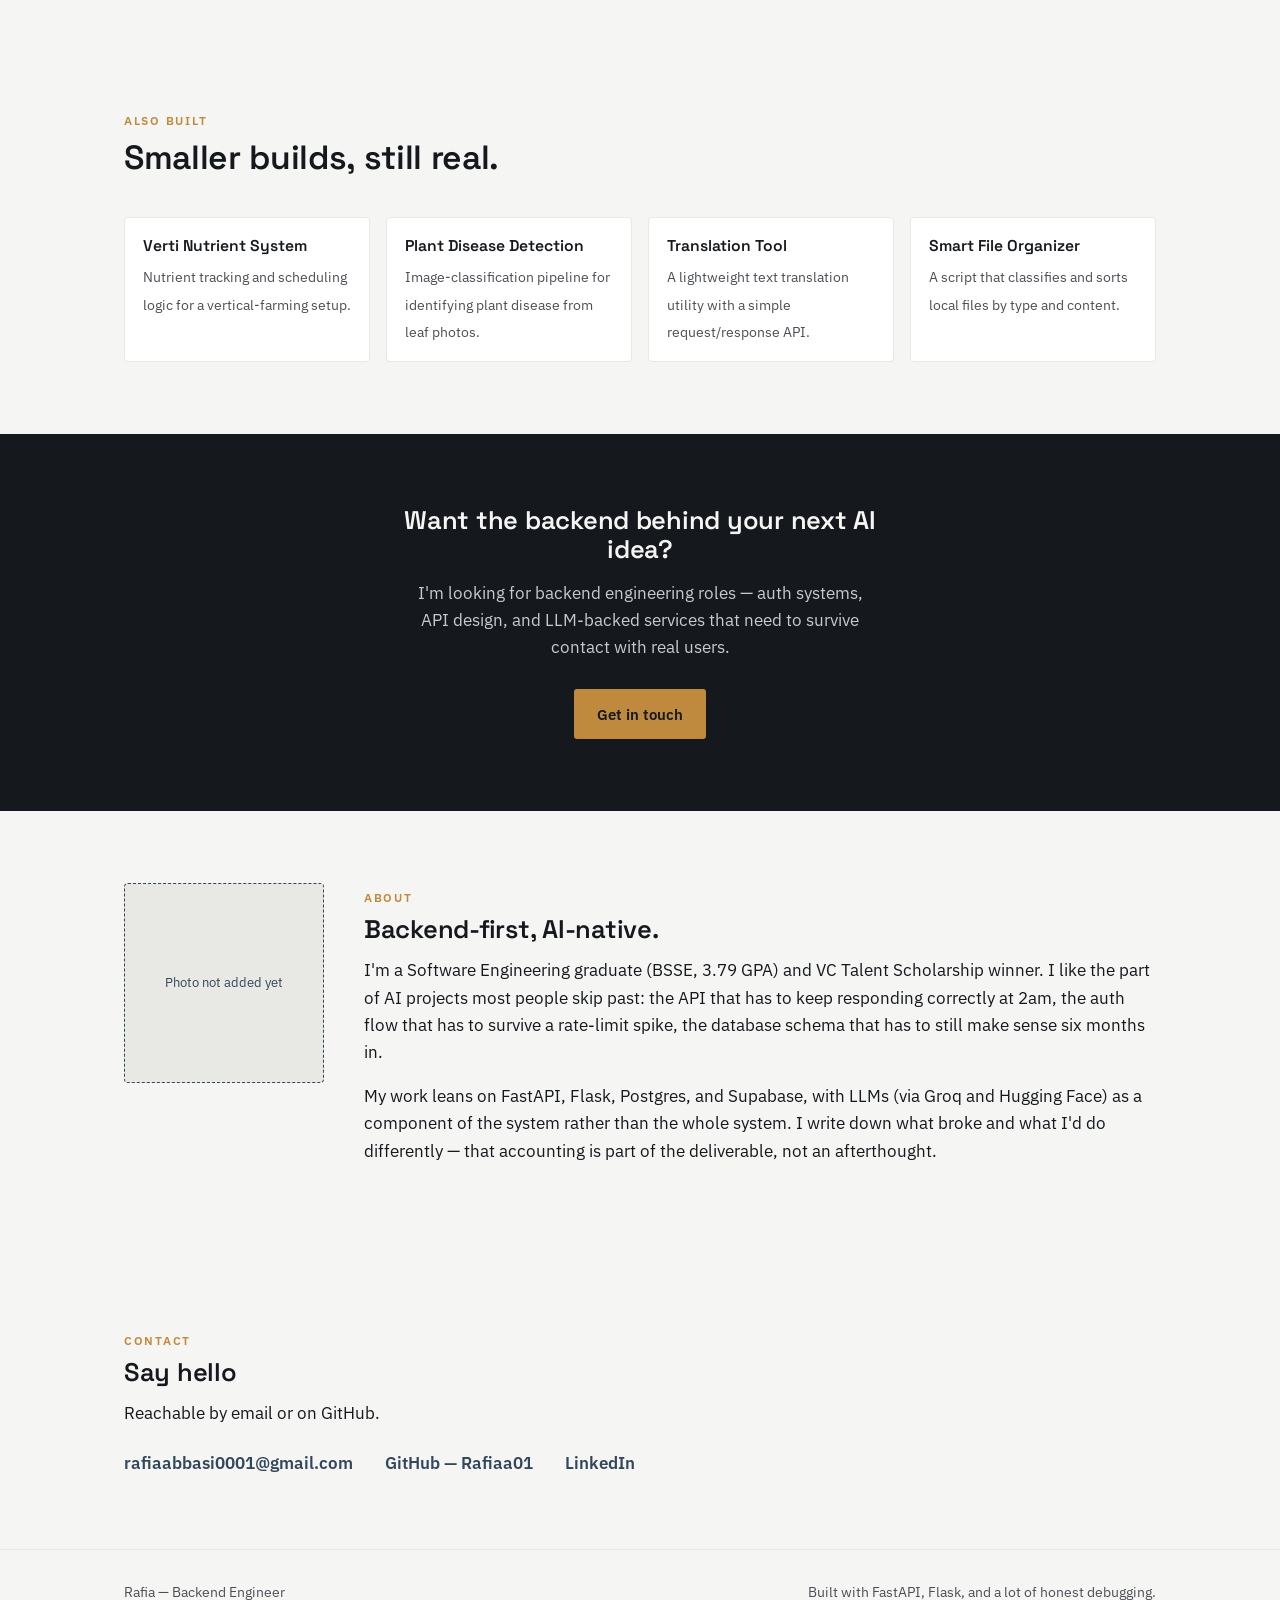
==== commit fcb3c60f: "linkedin link" ====
--- a/index.html
+++ b/index.html
@@ -171,7 +171,7 @@
     <ul class="contact-list">
       <li><a href="mailto:your-email@example.com">rafiaabbasi0001@gmail.com</a></li>
       <li><a href="https://github.com/Rafiaa01" target="_blank" rel="noopener">GitHub — Rafiaa01</a></li>
-      <li><span class="https://www.linkedin.com/in/rafia-jahangir-abbasi/">LinkedIn</span></li>
+       <li><a href="https://www.linkedin.com/in/rafia-jahangir-abbasi" target="_blank" rel="noopener">LinkedIn</a></li>
     </ul>
   </div>
 </section>
